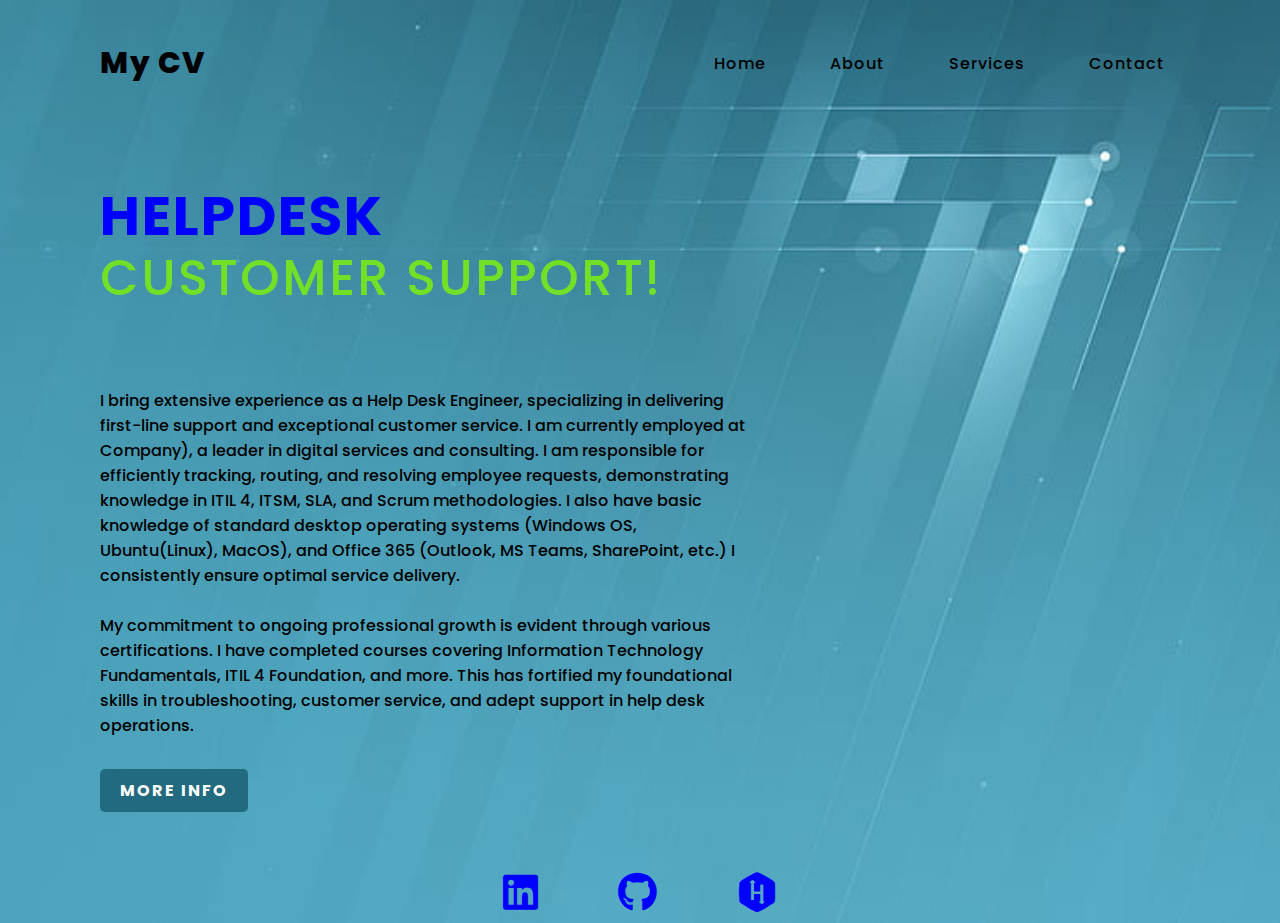
==== index.html @ f500df40 "Update and rename new cv index.html to index.html" ====
<!DOCTYPE html>
<html lang="en" dir"ltr">
<head>
  <meta charset="UTF-8">
  <meta name="viewport" content="width=device-width, initial-scale=1.0">
 <title>Web page with MyCV</title>
 <link rel="stylesheet" href="style.css">
 <link rel="stylesheet" href="https://cdnjs.cloudflare.com/ajax/libs/font-awesome/6.5.2/css/all.min.css">

</head>
 <body>
<section>
<header>
    <h2> <a href="#" class="Logo">My CV</a></h2>
    <div class="navigation">
        <a href="index.html">Home</a>
        <a href="#">About</a>
        <a href="#">Services</a>
        <a href="Contact.html">Contact</a>
        </div>
</header>
<div class="content">
    <div class="info">
        <h2>HelpDesk <br> <span> Customer Support!</span></h2>
        <p> <br>
            <br>
            I bring extensive experience as a Help Desk Engineer, specializing in delivering first-line support and exceptional customer service. 
            I am currently employed at Company), a leader in digital services and consulting. 
            I am responsible for efficiently tracking, routing, and resolving employee requests, demonstrating knowledge in ITIL 4, ITSM, SLA, and Scrum methodologies.
            I also have basic knowledge of standard desktop operating systems (Windows OS, Ubuntu(Linux), MacOS), and Office 365 (Outlook, MS Teams, SharePoint, etc.)
            I consistently ensure optimal service delivery.
            <br>
            <br>
            My commitment to ongoing professional growth is evident through various certifications.
            I have completed courses covering Information Technology Fundamentals, ITIL 4 Foundation, and more.
            This has fortified my foundational skills in troubleshooting, customer service, and adept support in help desk operations.
        </p>
        <a href="#" class="info-btn">More Info </a>
    </div>
</div>
        <div class="media-icon">
            <a href="https://www.linkedin.com/in/stanislav-derdziak-9aa543199/"><i class="fa-brands fa-linkedin"></i></a>
            <a href="https://github.com/sderdzyak"><i class="fa-brands fa-github"></i></a>
            <a href="https://www.hackerrank.com/profile/stanislavderdzy1"><i class="fa-brands fa-hackerrank"></i></a>
        </div>
</section>

 </body>

</html>
---- style.css ----
@import url('https://fonts.googleapis.com/css2?family=Poppins:ital,wght@0,100;0,200;0,300;0,400;0,500;0,600;0,700;0,800;0,900;1,100;1,200;1,300;1,400;1,500;1,600;1,700;1,800;1,900&display=swap');
*{
    margin: 0;
    padding: 0;
    box-sizing: border-box;
    font-family: "Poppins", sans-serif;
}

section{
    position: relative;
    width: 100%;
    min-height: 100vh;
    display: flex;
    flex-direction: column;
    justify-content:flex-start;
    background : url(33.jpg);
    background-size: cover;
    background-position: center;
}

header{
    position: relative;
    top: 0;
    width: 100;
    padding: 40px 100px;
    display: flex;
    justify-content: space-between;
    align-items: center;
}

header .Logo{
    position: relative;
    color: #000;
    font-size: 30px;
    text-decoration: none;
    font-weight: 800;
    letter-spacing: 1px;
}

header .navigation a{
    color: #000;
    text-decoration: none;
    font-weight: 500;
    letter-spacing: 1px;
    padding: 2px 15px;
    border-radius: 20px;
    transition: 0.3s;
    transition-property: background;
}

header .navigation a:not(:last-child){
    margin-right: 30px;
}

header .navigation a:hover{
    background: #fff;
}

.content{
 max-width: 650px;   
 margin: 60px 100px;
 }

 .content .info h2{
    color: blue;
    font-size: 55px;
    text-transform: uppercase;
    font-weight: 700;
    letter-spacing: 2px;
    line-height: 60px;
    margin-bottom: 30px;
 }

 .content .info h2 span{
    color: #71e026;
    font-size: 50px;
    font-weight: 500;
 }

 .content .info p{
    font-size: 16px;
    font-weight: 500;
    margin-bottom: 40px;
 }

 .content .info-btn{
    color: #fff;
    background: #226a80;
    text-decoration: none;
    text-transform: uppercase;
    font-weight: 700;
    letter-spacing: 2px;
    padding: 10px 20px;
    border-radius: 5px;
    transition: 0.3s;
    transition-property: background;
 }

 .content .info-btn:hover{
    background: #0c4f60;
 }

 .media-icon{
    display: flex;
    justify-content: center;
    align-items: center;
    margin: auto;
 }

 .media-icon a{
    position: relative;
    color: blue;
    font-size: 40px;
 }

 .media-icon a:not(:last-child){
    margin-right: 80px;
 }

 .media-icon a:hover{
    transform: scale(2.5);
 }
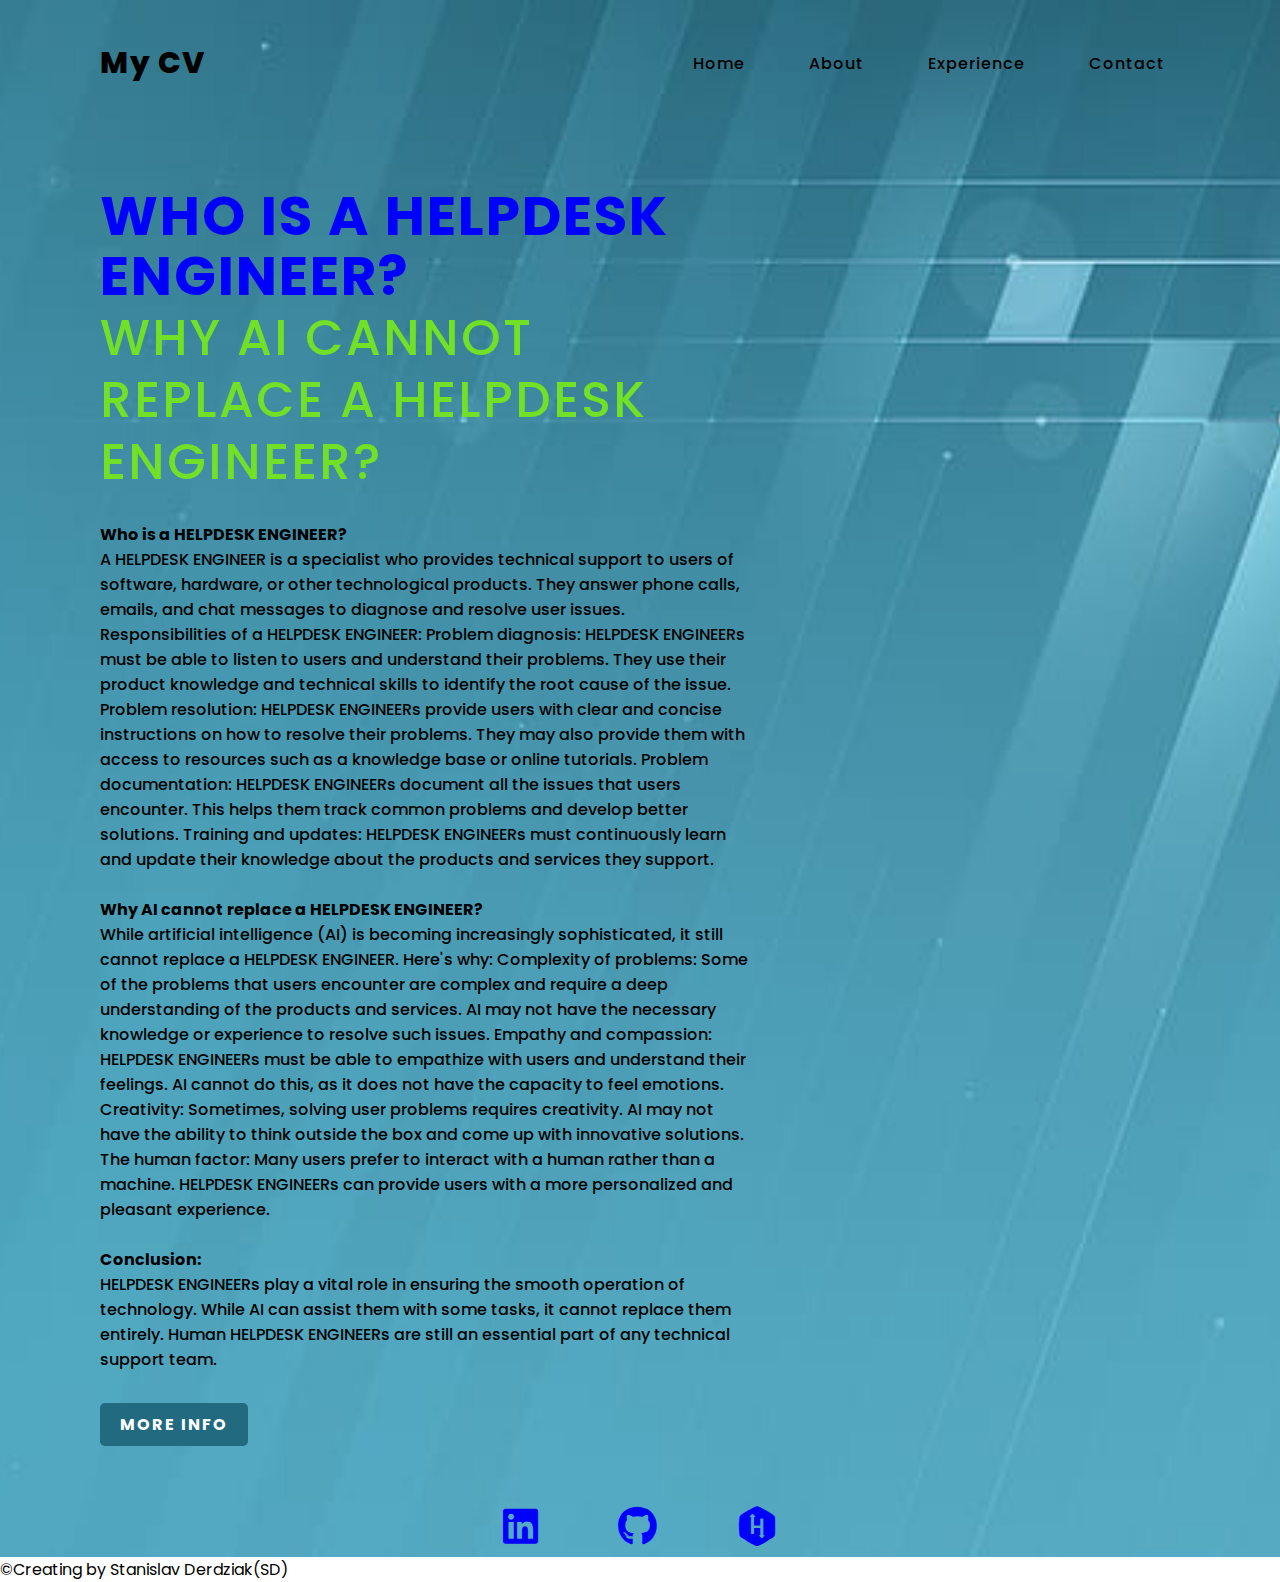
==== commit 0bd551fb: "Update index.html" ====
--- a/index.html
+++ b/index.html
@@ -14,28 +14,39 @@
     <h2> <a href="#" class="Logo">My CV</a></h2>
     <div class="navigation">
         <a href="index.html">Home</a>
-        <a href="#">About</a>
-        <a href="#">Services</a>
+        <a href="About.html">About</a>
+        <a href="Experience.html">Experience</a>
         <a href="Contact.html">Contact</a>
         </div>
 </header>
 <div class="content">
     <div class="info">
-        <h2>HelpDesk <br> <span> Customer Support!</span></h2>
-        <p> <br>
+        <h2>Who is a HELPDESK ENGINEER? <br> <span> Why AI cannot replace a HELPDESK ENGINEER?</span></h2>
+        <p><b> Who is a HELPDESK ENGINEER?</b>
             <br>
-            I bring extensive experience as a Help Desk Engineer, specializing in delivering first-line support and exceptional customer service. 
-            I am currently employed at Company), a leader in digital services and consulting. 
-            I am responsible for efficiently tracking, routing, and resolving employee requests, demonstrating knowledge in ITIL 4, ITSM, SLA, and Scrum methodologies.
-            I also have basic knowledge of standard desktop operating systems (Windows OS, Ubuntu(Linux), MacOS), and Office 365 (Outlook, MS Teams, SharePoint, etc.)
-            I consistently ensure optimal service delivery.
+            A HELPDESK ENGINEER is a specialist who provides technical support to users of software, hardware, or other technological products. They answer phone calls, emails, and chat messages to diagnose and resolve user issues.
+            Responsibilities of a HELPDESK ENGINEER:
+            Problem diagnosis: HELPDESK ENGINEERs must be able to listen to users and understand their problems. They use their product knowledge and technical skills to identify the root cause of the issue.
+            Problem resolution: HELPDESK ENGINEERs provide users with clear and concise instructions on how to resolve their problems. They may also provide them with access to resources such as a knowledge base or online tutorials.
+            Problem documentation: HELPDESK ENGINEERs document all the issues that users encounter. This helps them track common problems and develop better solutions.
+            Training and updates: HELPDESK ENGINEERs must continuously learn and update their knowledge about the products and services they support.
             <br>
             <br>
-            My commitment to ongoing professional growth is evident through various certifications.
-            I have completed courses covering Information Technology Fundamentals, ITIL 4 Foundation, and more.
-            This has fortified my foundational skills in troubleshooting, customer service, and adept support in help desk operations.
+            <b>Why AI cannot replace a HELPDESK ENGINEER?</b>
+            <br>
+            While artificial intelligence (AI) is becoming increasingly sophisticated, it still cannot replace a HELPDESK ENGINEER. Here's why:
+            Complexity of problems: Some of the problems that users encounter are complex and require a deep understanding of the products and services. AI may not have the necessary knowledge or experience to resolve such issues.
+            Empathy and compassion: HELPDESK ENGINEERs must be able to empathize with users and understand their feelings. AI cannot do this, as it does not have the capacity to feel emotions.
+            Creativity: Sometimes, solving user problems requires creativity. AI may not have the ability to think outside the box and come up with innovative solutions.
+            The human factor: Many users prefer to interact with a human rather than a machine. HELPDESK ENGINEERs can provide users with a more personalized and pleasant experience.
+            <br>
+            <br>
+            <b>Conclusion: </b>
+            <br>
+            HELPDESK ENGINEERs play a vital role in ensuring the smooth operation of technology. While AI can assist them with some tasks, it cannot replace them entirely.
+            Human HELPDESK ENGINEERs are still an essential part of any technical support team.
         </p>
-        <a href="#" class="info-btn">More Info </a>
+        <a href="https://www.forbes.com/sites/forbestechcouncil/2023/12/27/can-artificial-intelligence-replace-humans-an-engineering-perspective/?sh=2ac5850d1e97" class="info-btn">More Info </a>
     </div>
 </div>
         <div class="media-icon">
@@ -44,6 +55,7 @@
             <a href="https://www.hackerrank.com/profile/stanislavderdzy1"><i class="fa-brands fa-hackerrank"></i></a>
         </div>
 </section>
+<p id="copyright"> &copy;Creating by Stanislav Derdziak(SD)</p>
 
  </body>
 
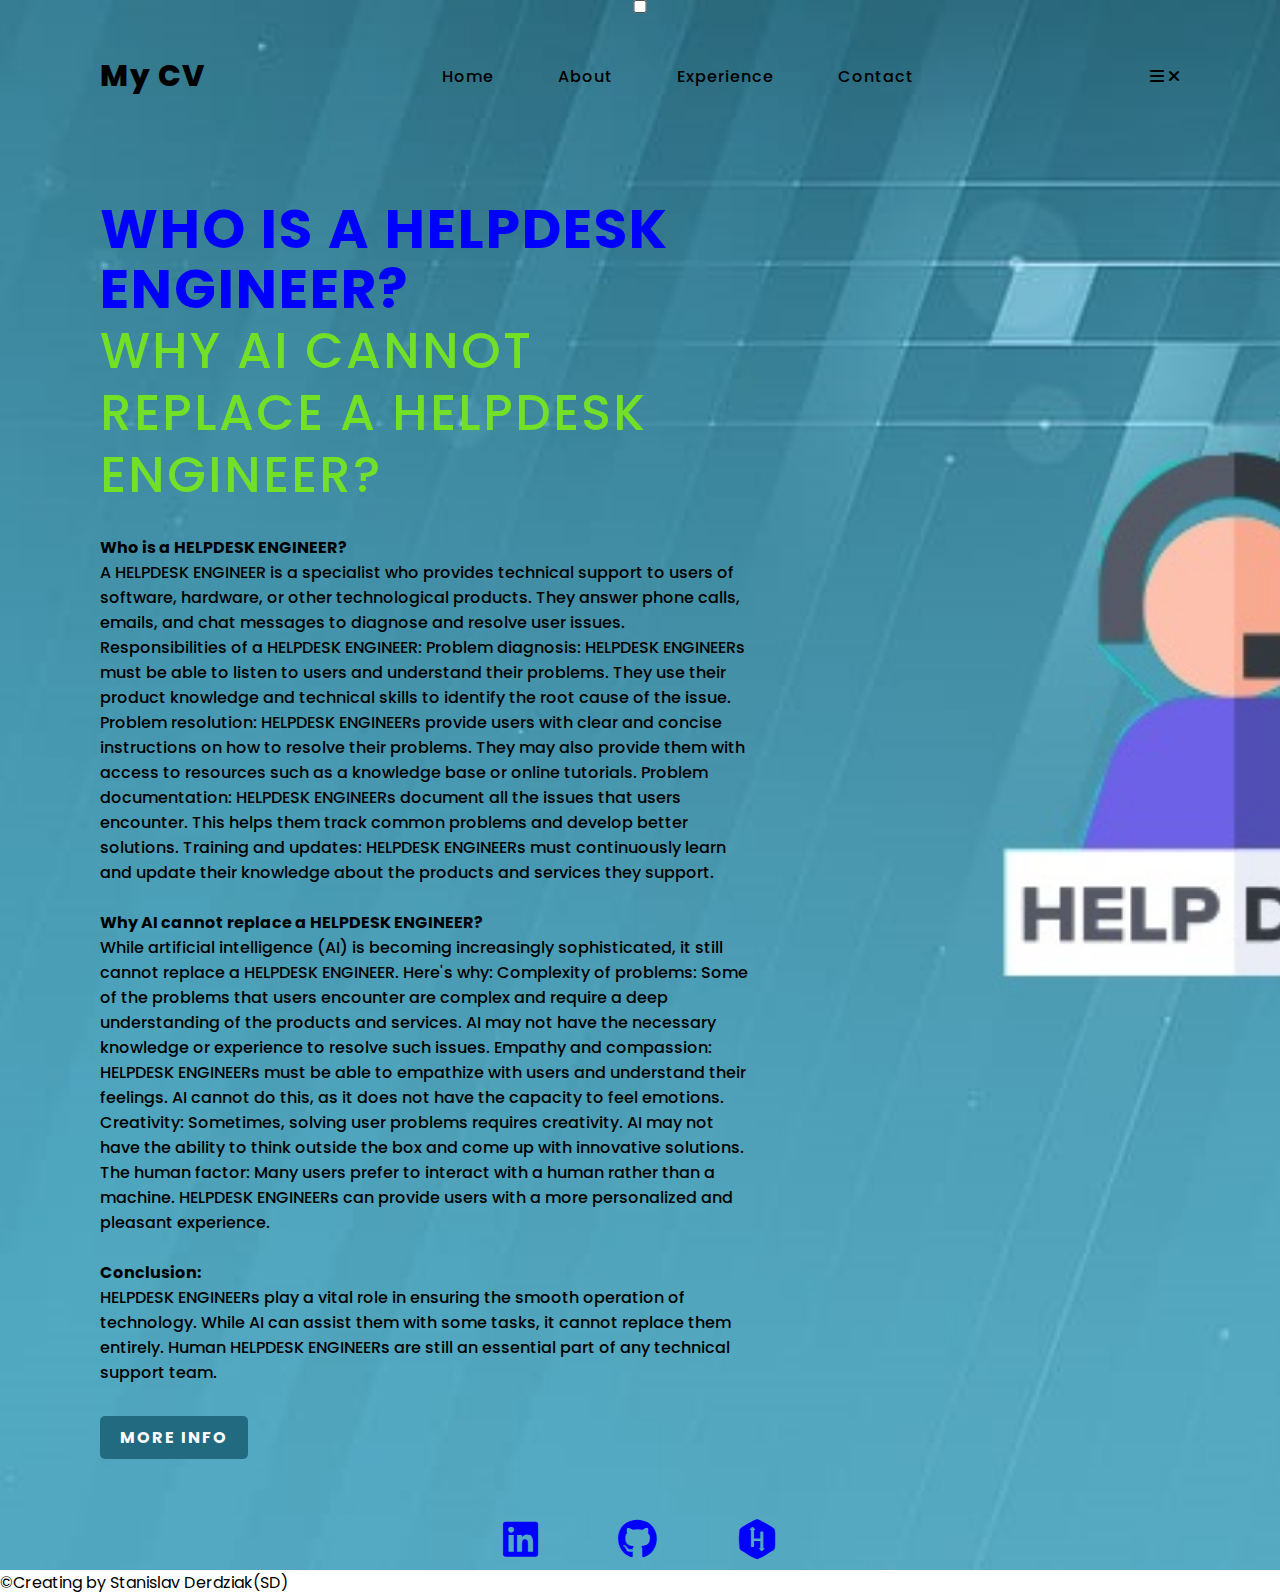
==== commit cf09dada: "Update index.html" ====
--- a/index.html
+++ b/index.html
@@ -10,14 +10,18 @@
 </head>
  <body>
 <section>
+    <input type="checkbox" id="check">
 <header>
-    <h2> <a href="#" class="Logo">My CV</a></h2>
+    <h2> <a href="index.html" class="Logo">My CV</a></h2>
     <div class="navigation">
         <a href="index.html">Home</a>
         <a href="About.html">About</a>
         <a href="Experience.html">Experience</a>
         <a href="Contact.html">Contact</a>
         </div>
+        <label for="check">
+            <i class="fas fa-bars menu-btn"></i>
+            <i class="fas fa-times close-btn"></i>
 </header>
 <div class="content">
     <div class="info">
--- a/style.css
+++ b/style.css
@@ -118,5 +118,5 @@
  }
 
  .media-icon a:hover{
-    transform: scale(2.5);
- }+    transform: scale(2.0);
+ }
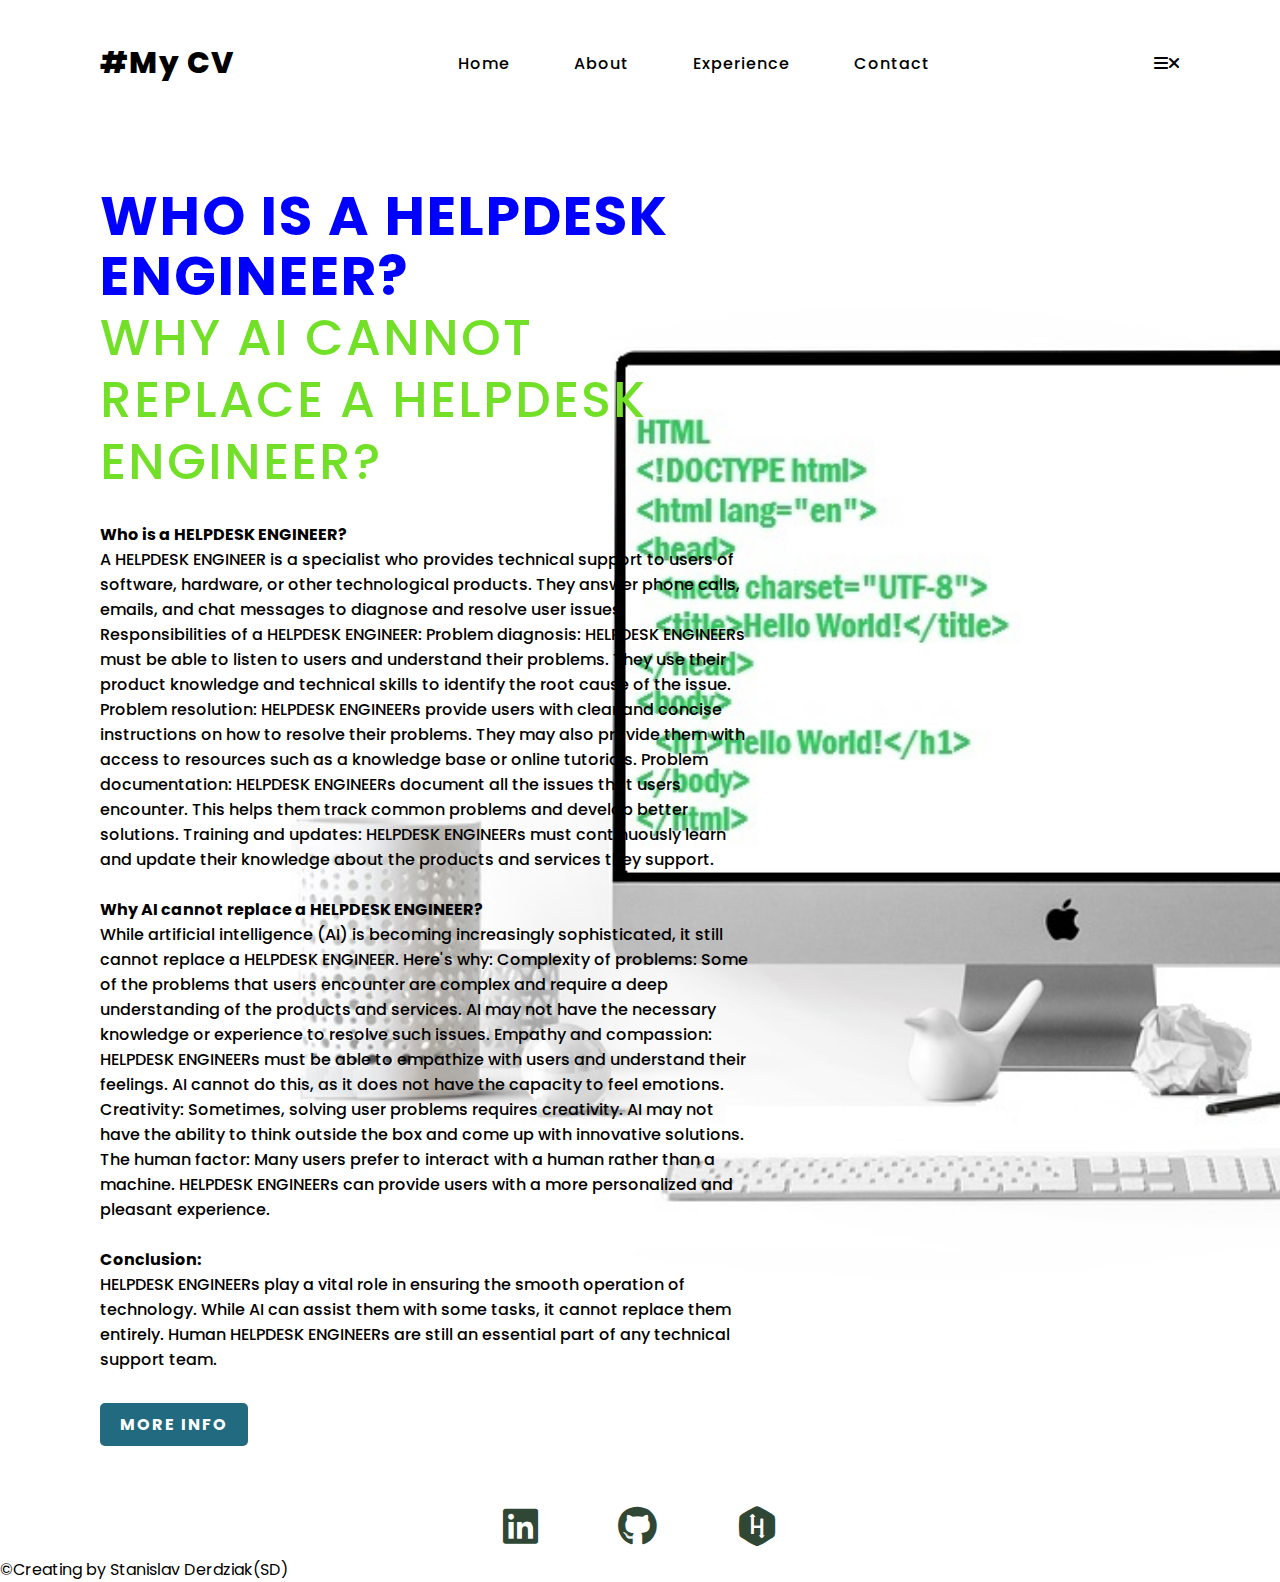
==== commit 93b10bd3: "Add files via upload" ====
--- a/index.html
+++ b/index.html
@@ -12,7 +12,7 @@
 <section>
     <input type="checkbox" id="check">
 <header>
-    <h2> <a href="index.html" class="Logo">My CV</a></h2>
+    <h2> <a href="index.html" class="Logo">#My CV</a></h2>
     <div class="navigation">
         <a href="index.html">Home</a>
         <a href="About.html">About</a>
--- a/style.css
+++ b/style.css
@@ -13,7 +13,7 @@
     display: flex;
     flex-direction: column;
     justify-content:flex-start;
-    background : url(33.jpg);
+    background : url(index3.jpg);
     background-size: cover;
     background-position: center;
 }
@@ -97,7 +97,7 @@
  }
 
  .content .info-btn:hover{
-    background: #0c4f60;
+    background: #091f0e;
  }
 
  .media-icon{
@@ -109,7 +109,7 @@
 
  .media-icon a{
     position: relative;
-    color: blue;
+    color: rgb(49, 71, 53);
     font-size: 40px;
  }
 
@@ -120,3 +120,98 @@
  .media-icon a:hover{
     transform: scale(2.0);
  }
+
+ label{
+   display:flex;
+ }
+
+ #check{
+   z-index: 3;
+   display: none;
+ }
+
+
+
+ @media (max-width: 960px) {
+   header .navigation{
+      display: none;
+   }
+     
+   label{
+      display: block;
+      font-size: 40px;
+      cursor: pointer;
+      transition: 0.3s;
+      transition-property: color;
+   }
+
+   label:hover{
+      color: #fff;
+   }
+   label .close-btn{
+      display: none;
+   }
+   #check:checked ~ header .navigation{
+      z-index: 2;
+      position: fixed;
+      background: rgb(114, 223, 255, 0.9);
+      top: 0;
+      bottom: 0;
+      left: 0;
+      right: 0;
+      display: flex;
+      flex-direction: column;
+      justify-content: center;
+      align-items: center;
+   }
+   #check:checked ~ header .navigation a{
+      font-weight: 700;
+      margin-right: 0;
+      margin-bottom: 50px;
+      letter-spacing: 2px;
+   }
+   #check:checked ~ header label .menu-btn{
+      display: none;
+   }
+
+   #check:checked ~ header label .close-btn{
+      z-index: 2;
+      display: block;
+      position: fixed;
+   }
+
+   label .menu-btn{
+      position: absolute;
+   }
+   header .Logo{
+      position: absolute;
+   }
+
+   .content .info h2{
+      font-size: 45px;
+      line-height: 50px;
+   }
+
+   .content .info h2 span{
+      font-size: 40px;
+      font-weight: 600;
+   }
+   .content .info p{
+      font-size: 14px;
+   }
+ }
+
+ @media (max-width: 560px){
+   .content .info h2{
+      font-size: 35px;
+      line-height: 40px;
+   }
+
+   .content .info h2 span{
+      font-size: 30px;
+      font-weight: 600;
+   }
+   .content .info p{
+      font-size: 14px;
+   }
+ }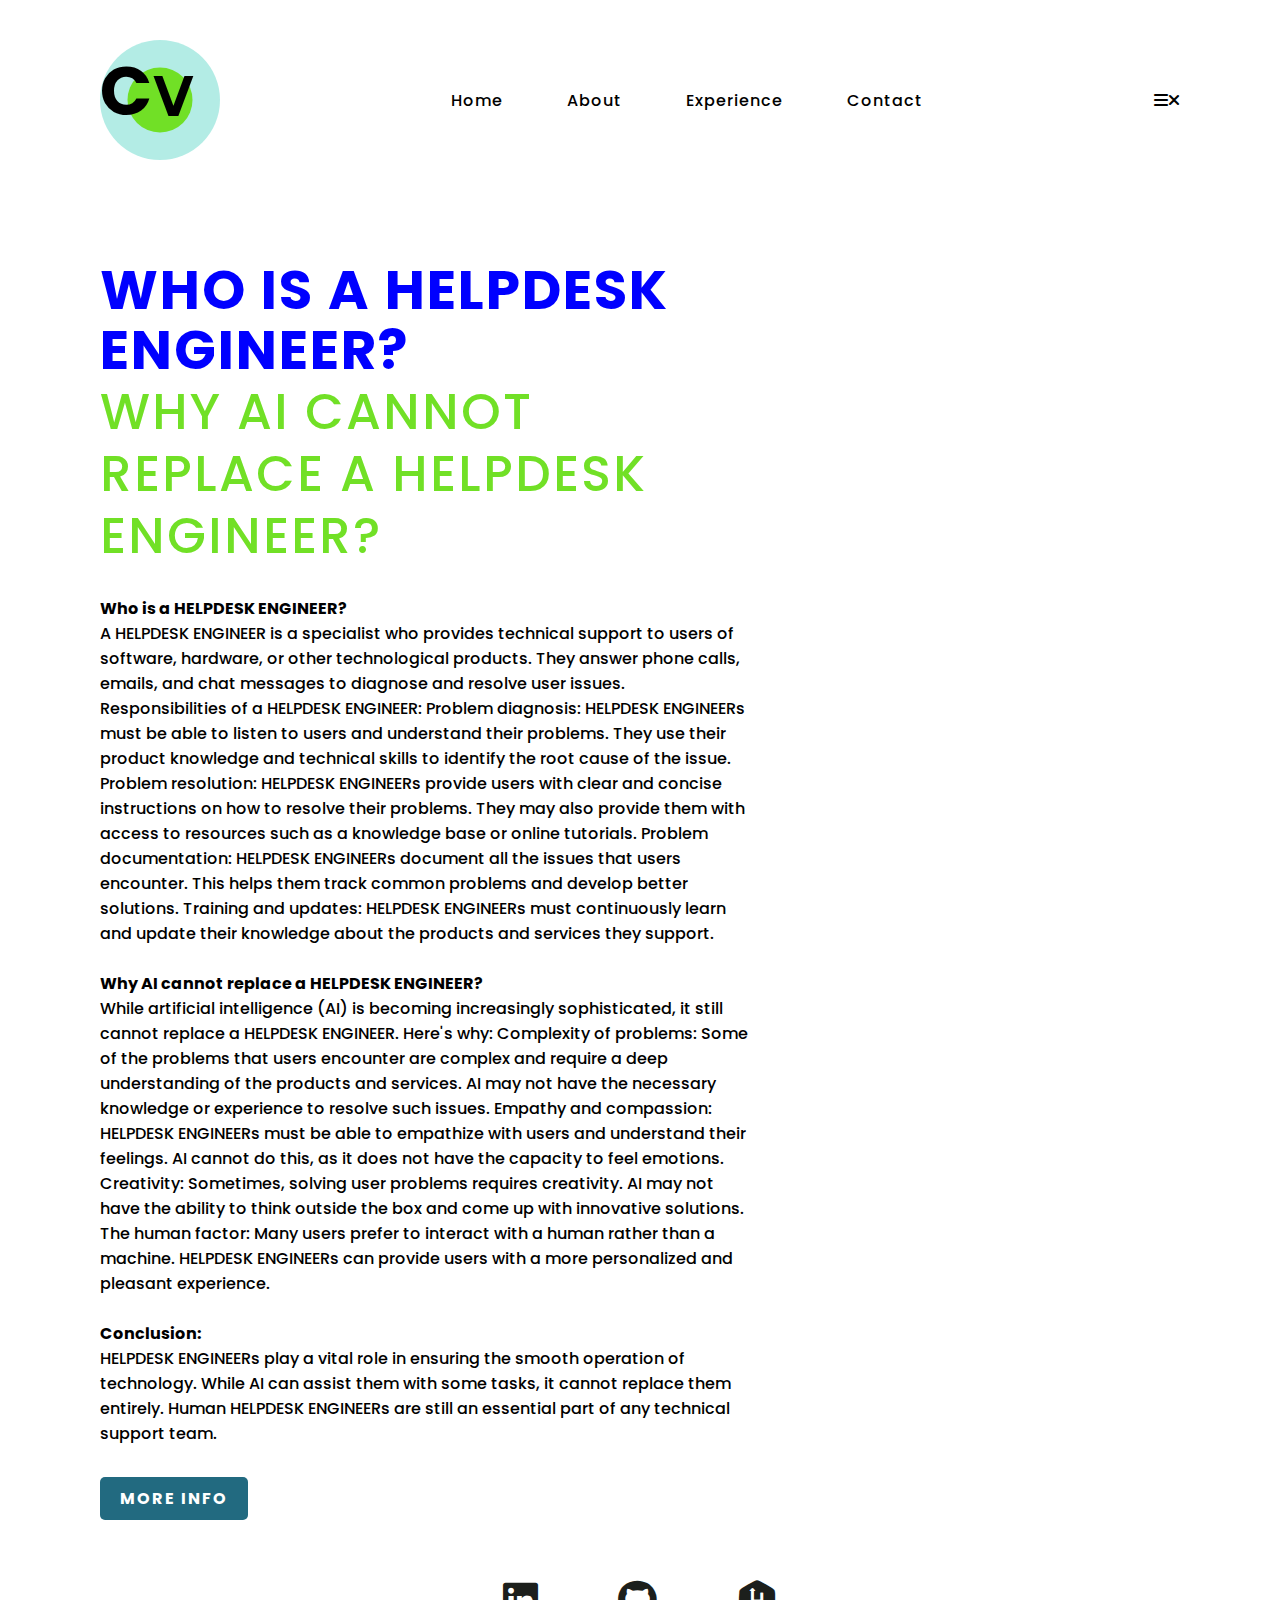
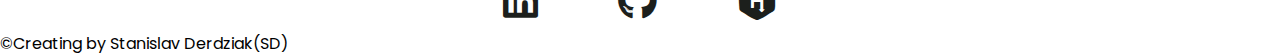
==== commit e8405ece: "Add files via upload" ====
--- a/index.html
+++ b/index.html
@@ -12,7 +12,8 @@
 <section>
     <input type="checkbox" id="check">
 <header>
-    <h2> <a href="index.html" class="Logo">#My CV</a></h2>
+    <h2> <div id="progress"> <a href="index.html" class="Logo">Cⅴ</a></div> </h2>
+
     <div class="navigation">
         <a href="index.html">Home</a>
         <a href="About.html">About</a>
--- a/style.css
+++ b/style.css
@@ -1,10 +1,45 @@
 @import url('https://fonts.googleapis.com/css2?family=Poppins:ital,wght@0,100;0,200;0,300;0,400;0,500;0,600;0,700;0,800;0,900;1,100;1,200;1,300;1,400;1,500;1,600;1,700;1,800;1,900&display=swap');
+
+
 *{
     margin: 0;
     padding: 0;
     box-sizing: border-box;
     font-family: "Poppins", sans-serif;
 }
+
+
+@property --a {
+   syntax: "<angle>";
+   inherits: false;
+   initial-value: 0deg;
+}
+
+#progress {
+   height: 120px;
+   aspect-ratio: 1/1;
+   background: conic-gradient(rgb(55, 55, 199) var(--a), rgb(179, 236, 229) var(--a));
+   border-radius: 50%;
+   position: relative;
+   transition: --a 2s linear;
+}
+
+#progress::before {
+   position: absolute;
+   content: "";
+   width: 65px;
+   background-color: #71e026;
+   aspect-ratio: 1/1;
+   border-radius: 50%;
+   top: 50%;
+   left: 50%;
+   transform: translate(-50%, -50%);
+}
+
+#progress:hover {
+   --a: 360deg;
+}
+
 
 section{
     position: relative;
@@ -31,9 +66,9 @@
 header .Logo{
     position: relative;
     color: #000;
-    font-size: 30px;
+    font-size: 69px;
     text-decoration: none;
-    font-weight: 800;
+    font-weight: 650;
     letter-spacing: 1px;
 }
 
@@ -109,7 +144,7 @@
 
  .media-icon a{
     position: relative;
-    color: rgb(49, 71, 53);
+    color: rgb(28, 31, 28);
     font-size: 40px;
  }
 
@@ -154,7 +189,7 @@
    #check:checked ~ header .navigation{
       z-index: 2;
       position: fixed;
-      background: rgb(114, 223, 255, 0.9);
+      background: rgb(176, 200, 207, 0.9);
       top: 0;
       bottom: 0;
       left: 0;
@@ -214,4 +249,7 @@
    .content .info p{
       font-size: 14px;
    }
- }+ }
+
+
+
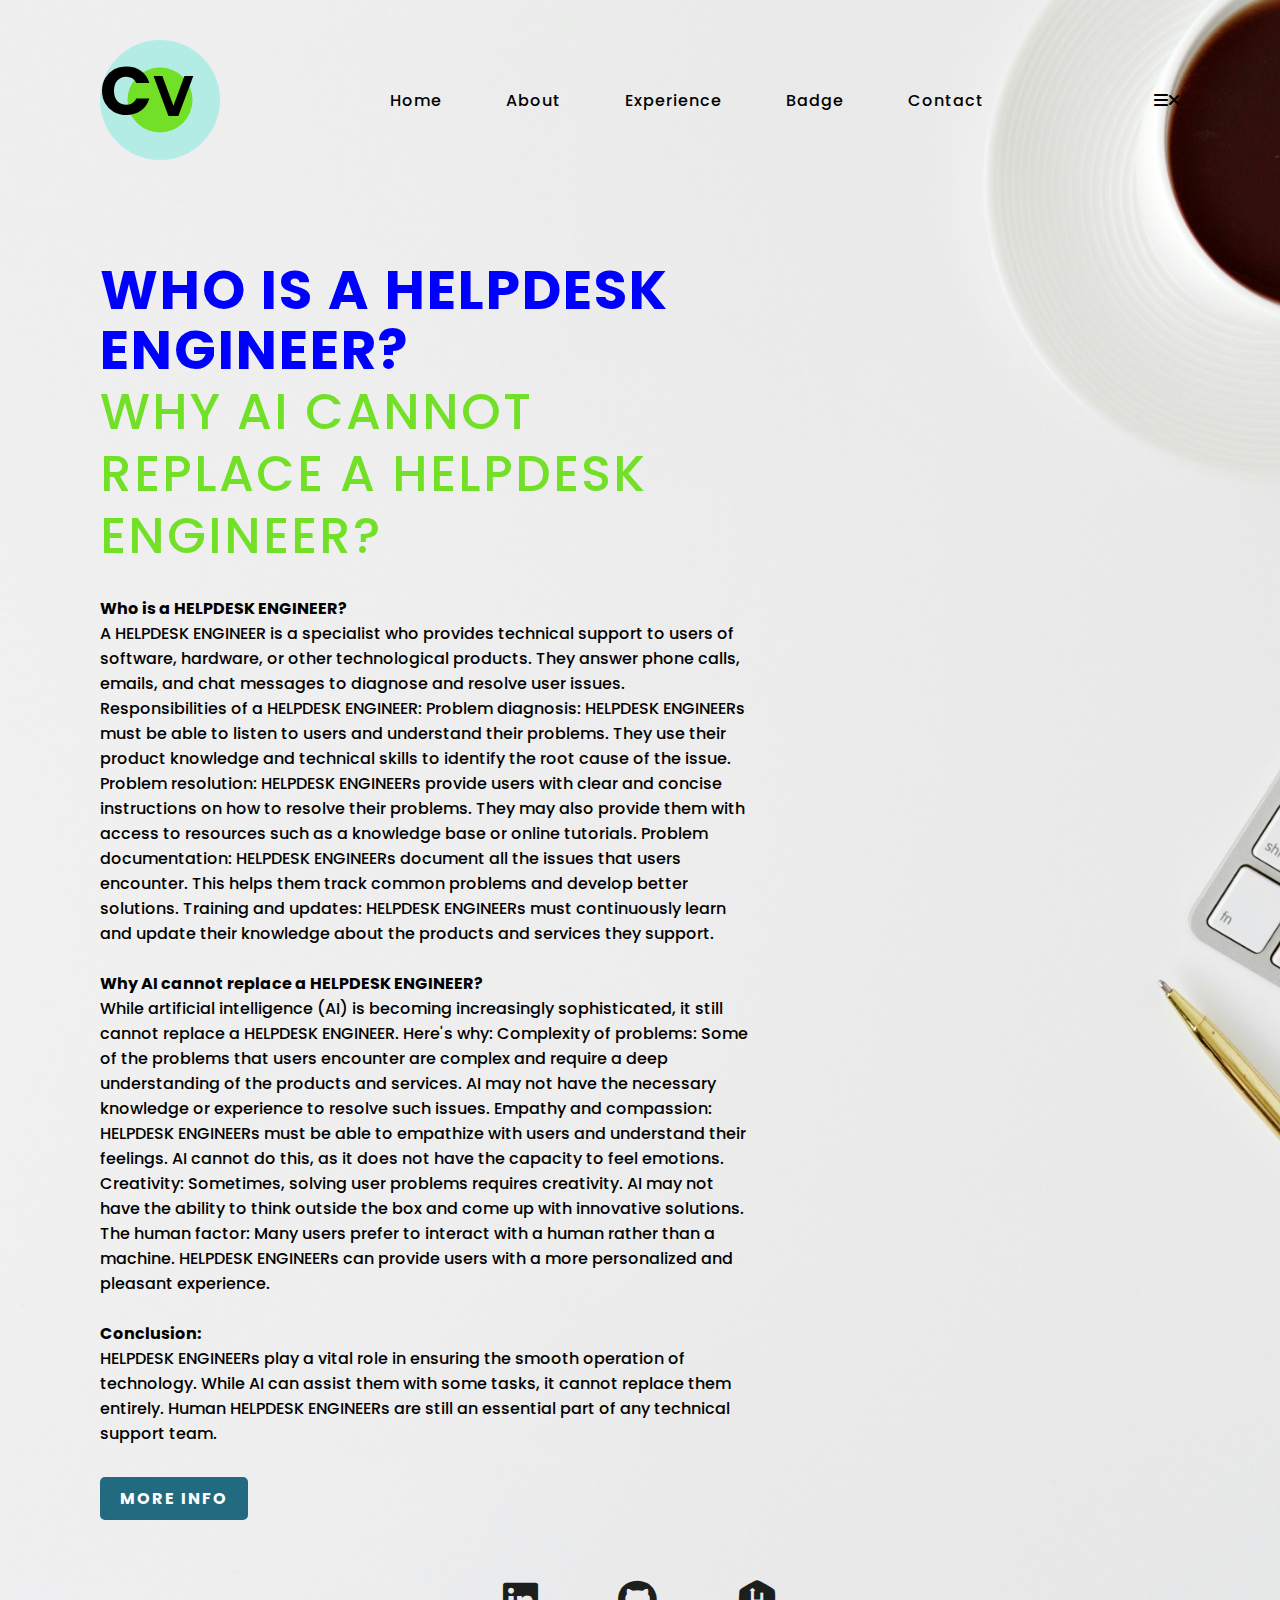
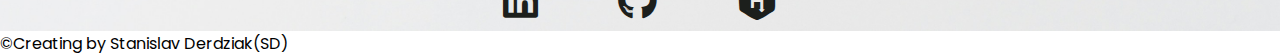
==== commit 0cfad3dc: "add file" ====
--- a/index.html
+++ b/index.html
@@ -18,6 +18,7 @@
         <a href="index.html">Home</a>
         <a href="About.html">About</a>
         <a href="Experience.html">Experience</a>
+        <a href="Badge.html">Badge</a>
         <a href="Contact.html">Contact</a>
         </div>
         <label for="check">
